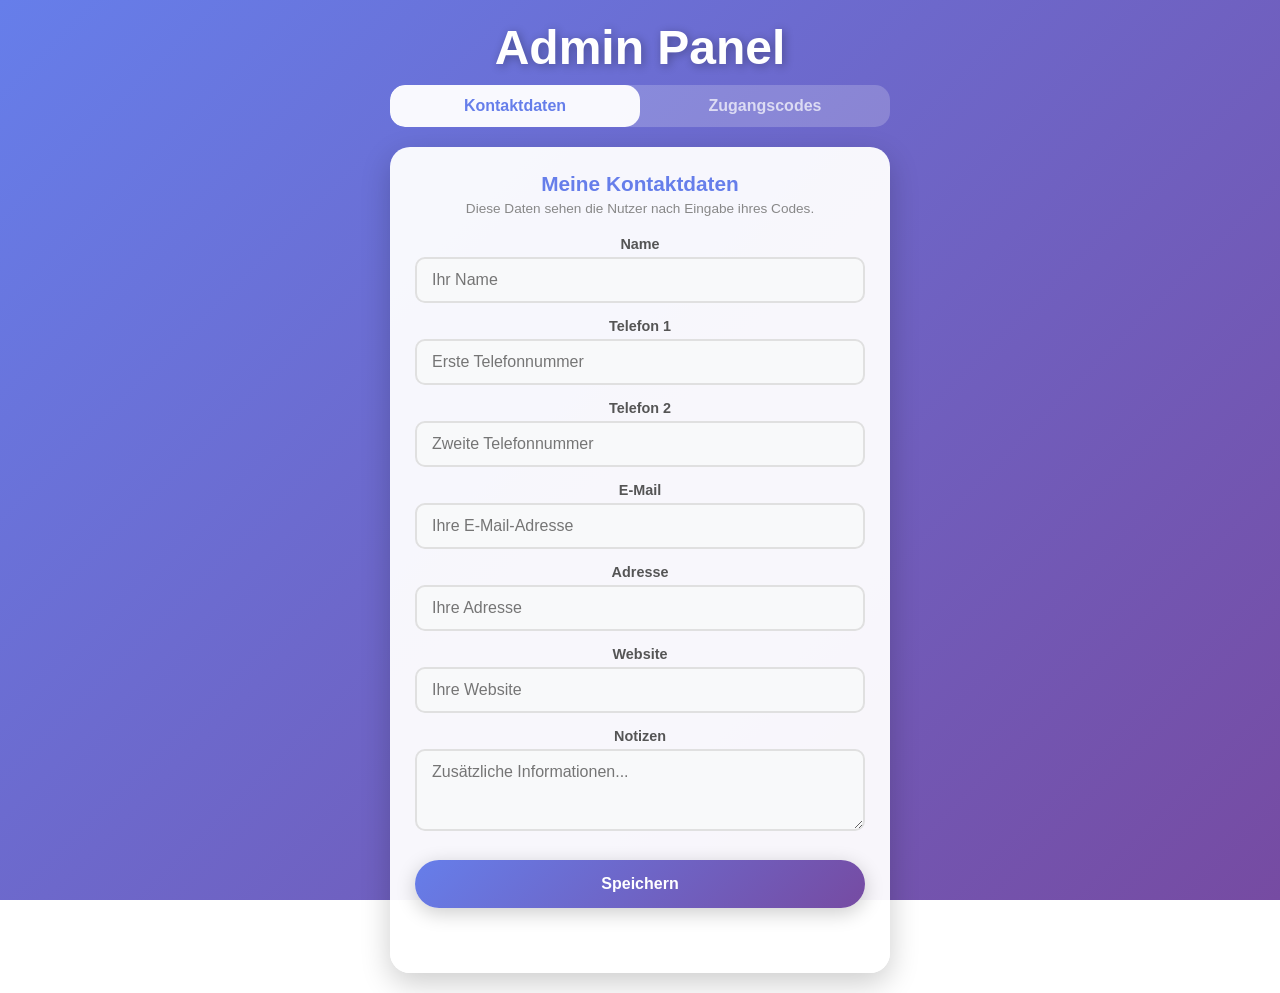
==== templates/admin.html @ d9c14c4e "Initial commit: Kontakt Web app for leokontakt.de - German language, mobile-friendly contact sharing" ====
<!DOCTYPE html>
<html lang="de">
<head>
    <meta charset="UTF-8">
    <meta name="viewport" content="width=device-width, initial-scale=1.0">
    <title>Admin Panel</title>
    <link rel="stylesheet" href="/static/style.css?v=2">
</head>
<body>
    <div class="admin-screen">
        <div class="gradient-bg"></div>

        <div class="content">
            <h1 class="title">Admin Panel</h1>

            <div class="admin-tabs">
                <button class="tab-btn active" onclick="switchTab('contacts')">Kontaktdaten</button>
                <button class="tab-btn" onclick="switchTab('codes')">Zugangscodes</button>
            </div>

            <div id="contactsTab" class="tab-content active">
                <div class="contacts-section">
                    <h2>Meine Kontaktdaten</h2>
                    <p class="hint">Diese Daten sehen die Nutzer nach Eingabe ihres Codes.</p>
                    <form id="contactForm" onsubmit="saveContacts(event)">
                        <div class="form-group">
                            <label for="name">Name</label>
                            <input type="text" id="name" placeholder="Ihr Name" autocomplete="off">
                        </div>
                        <div class="form-group">
                            <label for="phone">Telefon 1</label>
                            <input type="tel" id="phone" placeholder="Erste Telefonnummer" autocomplete="off">
                        </div>
                        <div class="form-group">
                            <label for="phone2">Telefon 2</label>
                            <input type="tel" id="phone2" placeholder="Zweite Telefonnummer" autocomplete="off">
                        </div>
                        <div class="form-group">
                            <label for="email">E-Mail</label>
                            <input type="email" id="email" placeholder="Ihre E-Mail-Adresse" autocomplete="off">
                        </div>
                        <div class="form-group">
                            <label for="address">Adresse</label>
                            <input type="text" id="address" placeholder="Ihre Adresse" autocomplete="off">
                        </div>
                        <div class="form-group">
                            <label for="website">Website</label>
                            <input type="text" id="website" placeholder="Ihre Website" autocomplete="off">
                        </div>
                        <div class="form-group">
                            <label for="notes">Notizen</label>
                            <textarea id="notes" placeholder="Zusätzliche Informationen..." rows="3"></textarea>
                        </div>
                        <button type="submit" class="btn-admin btn-save">Speichern</button>
                    </form>
                    <p id="contactMessage" class="message"></p>
                </div>
            </div>

            <div id="codesTab" class="tab-content">
                <div class="admin-actions">
                    <button class="btn-admin" onclick="generateCode()">Neuen Code erstellen</button>
                    <button class="btn-admin btn-logout" onclick="logout()">Abmelden</button>
                </div>

                <div class="codes-section">
                    <h2>Aktive Codes</h2>
                    <div id="codesList" class="codes-list"></div>
                </div>
            </div>
        </div>
    </div>

    <script src="/static/script.js?v=2"></script>
</body>
</html>
---- static/style.css ----
* {
    margin: 0;
    padding: 0;
    box-sizing: border-box;
}

body {
    font-family: 'Segoe UI', Tahoma, Geneva, Verdana, sans-serif;
    min-height: 100vh;
    overflow-x: hidden;
}

.startup-screen,
.welcome-screen,
.admin-screen {
    min-height: 100vh;
    display: flex;
    flex-direction: column;
    align-items: center;
    justify-content: center;
    position: relative;
    padding: 20px;
}

.gradient-bg {
    position: fixed;
    top: 0;
    left: 0;
    width: 100%;
    height: 100%;
    background: linear-gradient(135deg, #667eea 0%, #764ba2 25%, #f093fb 50%, #f5576c 75%, #4facfe 100%);
    background-size: 400% 400%;
    animation: gradientShift 15s ease infinite;
    z-index: -2;
}

@keyframes gradientShift {
    0% { background-position: 0% 50%; }
    50% { background-position: 100% 50%; }
    100% { background-position: 0% 50%; }
}

.floating-shapes {
    position: fixed;
    top: 0;
    left: 0;
    width: 100%;
    height: 100%;
    z-index: -1;
    overflow: hidden;
}

.shape {
    position: absolute;
    border-radius: 50%;
    opacity: 0.3;
    animation: float 20s infinite ease-in-out;
}

.shape-1 {
    width: 200px;
    height: 200px;
    background: #ff6b6b;
    top: 10%;
    left: 10%;
    animation-delay: 0s;
}

.shape-2 {
    width: 150px;
    height: 150px;
    background: #4ecdc4;
    top: 60%;
    right: 10%;
    animation-delay: -5s;
}

.shape-3 {
    width: 100px;
    height: 100px;
    background: #ffe66d;
    bottom: 20%;
    left: 20%;
    animation-delay: -10s;
}

.shape-4 {
    width: 180px;
    height: 180px;
    background: #95e1d3;
    top: 30%;
    right: 30%;
    animation-delay: -15s;
}

.shape-5 {
    width: 120px;
    height: 120px;
    background: #f38181;
    bottom: 30%;
    right: 20%;
    animation-delay: -7s;
}

@keyframes float {
    0%, 100% { transform: translate(0, 0) rotate(0deg); }
    25% { transform: translate(30px, -30px) rotate(90deg); }
    50% { transform: translate(0, -50px) rotate(180deg); }
    75% { transform: translate(-30px, -30px) rotate(270deg); }
}

.content {
    text-align: center;
    z-index: 1;
    max-width: 500px;
    width: 100%;
}

.title {
    font-size: 3rem;
    color: white;
    text-shadow: 2px 2px 10px rgba(0, 0, 0, 0.3);
    margin-bottom: 10px;
    animation: slideDown 1s ease;
}

.subtitle {
    font-size: 1.2rem;
    color: rgba(255, 255, 255, 0.9);
    margin-bottom: 30px;
    animation: slideDown 1s ease 0.2s both;
}

@keyframes slideDown {
    from {
        opacity: 0;
        transform: translateY(-30px);
    }
    to {
        opacity: 1;
        transform: translateY(0);
    }
}

.code-form {
    display: flex;
    flex-direction: column;
    gap: 15px;
    animation: slideDown 1s ease 0.4s both;
}

#codeInput {
    padding: 20px;
    font-size: 2rem;
    text-align: center;
    border: 3px solid white;
    border-radius: 15px;
    background: rgba(255, 255, 255, 0.9);
    color: #333;
    letter-spacing: 10px;
    outline: none;
    transition: all 0.3s ease;
}

#codeInput:focus {
    background: white;
    transform: scale(1.05);
    box-shadow: 0 10px 30px rgba(0, 0, 0, 0.2);
}

#codeInput::placeholder {
    color: #999;
    letter-spacing: 10px;
}

.btn-see {
    padding: 15px 50px;
    font-size: 1.2rem;
    background: white;
    color: #667eea;
    border: none;
    border-radius: 50px;
    cursor: pointer;
    font-weight: bold;
    transition: all 0.3s ease;
    box-shadow: 0 5px 20px rgba(0, 0, 0, 0.2);
}

.btn-see:hover {
    transform: translateY(-3px);
    box-shadow: 0 10px 30px rgba(0, 0, 0, 0.3);
}

.btn-see:active {
    transform: translateY(0);
}

.message {
    margin-top: 20px;
    padding: 10px 20px;
    border-radius: 10px;
    font-size: 1rem;
    animation: fadeIn 0.3s ease;
}

.message.error {
    background: rgba(255, 107, 107, 0.9);
    color: white;
}

.message.success {
    background: rgba(78, 205, 196, 0.9);
    color: white;
}

@keyframes fadeIn {
    from { opacity: 0; transform: translateY(-10px); }
    to { opacity: 1; transform: translateY(0); }
}

.admin-btn {
    position: fixed;
    bottom: 15px;
    right: 15px;
    padding: 8px 15px;
    font-size: 0.7rem;
    background: rgba(0, 0, 0, 0.3);
    color: rgba(255, 255, 255, 0.6);
    border: 1px solid rgba(255, 255, 255, 0.3);
    border-radius: 20px;
    cursor: pointer;
    transition: all 0.3s ease;
    z-index: 100;
}

.admin-btn:hover {
    background: rgba(0, 0, 0, 0.5);
    color: white;
}

.modal {
    display: none;
    position: fixed;
    top: 0;
    left: 0;
    width: 100%;
    height: 100%;
    background: rgba(0, 0, 0, 0.7);
    z-index: 1000;
    justify-content: center;
    align-items: center;
    animation: fadeIn 0.3s ease;
}

.modal.show {
    display: flex;
}

.modal-content {
    background: white;
    padding: 40px;
    border-radius: 20px;
    text-align: center;
    max-width: 400px;
    width: 90%;
    animation: slideDown 0.3s ease;
    position: relative;
}

.modal-content h2 {
    color: #667eea;
    margin-bottom: 20px;
}

.modal-content input {
    width: 100%;
    padding: 15px;
    margin-bottom: 15px;
    border: 2px solid #ddd;
    border-radius: 10px;
    font-size: 1rem;
    text-align: center;
}

.modal-content input:focus {
    border-color: #667eea;
    outline: none;
}

.modal-content button {
    width: 100%;
    padding: 15px;
    background: #667eea;
    color: white;
    border: none;
    border-radius: 10px;
    font-size: 1rem;
    cursor: pointer;
    transition: background 0.3s ease;
}

.modal-content button:hover {
    background: #764ba2;
}

.modal-content #adminMessage {
    margin-top: 15px;
    font-size: 0.9rem;
}

.close {
    position: absolute;
    top: 10px;
    right: 15px;
    font-size: 1.5rem;
    color: #999;
    cursor: pointer;
    transition: color 0.3s ease;
    z-index: 10;
}

.close:hover {
    color: #333;
}

.success-icon {
    width: 100px;
    height: 100px;
    background: white;
    border-radius: 50%;
    display: flex;
    align-items: center;
    justify-content: center;
    font-size: 3rem;
    color: #4ecdc4;
    margin: 0 auto 20px;
    animation: bounce 1s ease;
    box-shadow: 0 10px 30px rgba(0, 0, 0, 0.2);
}

@keyframes bounce {
    0%, 100% { transform: scale(1); }
    50% { transform: scale(1.2); }
}

.welcome-text {
    color: rgba(255, 255, 255, 0.8);
    font-size: 1.1rem;
    margin-bottom: 30px;
}

.admin-actions {
    display: flex;
    gap: 15px;
    justify-content: center;
    flex-wrap: wrap;
    margin-bottom: 30px;
}

.btn-admin {
    padding: 15px 30px;
    font-size: 1rem;
    background: white;
    color: #667eea;
    border: none;
    border-radius: 50px;
    cursor: pointer;
    font-weight: bold;
    transition: all 0.3s ease;
    box-shadow: 0 5px 20px rgba(0, 0, 0, 0.2);
}

.btn-admin:hover {
    transform: translateY(-3px);
    box-shadow: 0 10px 30px rgba(0, 0, 0, 0.3);
}

.btn-logout {
    background: rgba(255, 255, 255, 0.2);
    color: white;
}

.btn-logout:hover {
    background: rgba(255, 255, 255, 0.3);
}

.codes-section {
    background: rgba(255, 255, 255, 0.95);
    border-radius: 20px;
    padding: 25px;
    box-shadow: 0 10px 30px rgba(0, 0, 0, 0.2);
}

.codes-section h2 {
    color: #667eea;
    margin-bottom: 20px;
    font-size: 1.3rem;
}

.codes-list {
    max-height: 300px;
    overflow-y: auto;
}

.code-item {
    display: flex;
    justify-content: space-between;
    align-items: center;
    padding: 12px 15px;
    background: #f8f9fa;
    border-radius: 10px;
    margin-bottom: 10px;
    transition: all 0.3s ease;
}

.code-item:hover {
    background: #e9ecef;
}

.code-value {
    font-size: 1.5rem;
    font-weight: bold;
    color: #333;
    letter-spacing: 5px;
}

.code-date {
    font-size: 0.8rem;
    color: #666;
}

.code-delete {
    padding: 8px 15px;
    background: #ff6b6b;
    color: white;
    border: none;
    border-radius: 8px;
    cursor: pointer;
    font-size: 0.8rem;
    transition: background 0.3s ease;
}

.code-delete:hover {
    background: #ee5a5a;
}

.new-code-display {
    padding: 20px;
    background: linear-gradient(135deg, #667eea, #764ba2);
    border-radius: 15px;
    margin-bottom: 20px;
    animation: pulse 2s infinite;
}

.new-code-display .code-value {
    color: white;
    font-size: 2rem;
}

.new-code-display p {
    color: rgba(255, 255, 255, 0.8);
    font-size: 0.9rem;
}

@keyframes pulse {
    0%, 100% { transform: scale(1); }
    50% { transform: scale(1.02); }
}

@media (max-width: 600px) {
    .title {
        font-size: 2.2rem;
    }

    .subtitle {
        font-size: 1rem;
    }

    #codeInput {
        font-size: 1.5rem;
        padding: 15px;
    }

    .btn-see {
        padding: 12px 40px;
        font-size: 1rem;
    }

    .admin-btn {
        font-size: 0.6rem;
        padding: 6px 10px;
    }

    .modal-content {
        padding: 25px;
    }

    .admin-actions {
        flex-direction: column;
        align-items: center;
    }

    .btn-admin {
        width: 100%;
    }

    .contact-row {
        padding: 10px 12px;
    }
}

.contact-card {
    background: rgba(255, 255, 255, 0.95);
    border-radius: 20px;
    padding: 30px;
    margin: 20px 0;
    box-shadow: 0 10px 40px rgba(0, 0, 0, 0.2);
    text-align: left;
    animation: slideDown 0.8s ease 0.3s both;
}

.contact-card-header {
    text-align: center;
    margin-bottom: 20px;
    padding-bottom: 15px;
    border-bottom: 2px solid #f0f0f0;
}

.contact-avatar {
    width: 70px;
    height: 70px;
    background: linear-gradient(135deg, #667eea, #764ba2);
    border-radius: 50%;
    display: flex;
    align-items: center;
    justify-content: center;
    font-size: 2rem;
    color: white;
    margin: 0 auto 10px;
    font-weight: bold;
}

.contact-card-header h2 {
    color: #333;
    font-size: 1.5rem;
    margin: 0;
}

.contact-details {
    display: flex;
    flex-direction: column;
    gap: 5px;
}

.contact-row {
    display: flex;
    align-items: center;
    gap: 12px;
    padding: 12px 15px;
    background: #f8f9fa;
    border-radius: 12px;
    transition: background 0.3s ease;
}

.contact-row:hover {
    background: #e9ecef;
}

.contact-icon {
    font-size: 1.3rem;
    width: 30px;
    text-align: center;
    flex-shrink: 0;
}

.contact-row a,
.contact-row span {
    color: #333;
    font-size: 1rem;
    word-break: break-word;
}

.contact-row a {
    color: #667eea;
    text-decoration: none;
}

.contact-row a:hover {
    text-decoration: underline;
}

.admin-tabs {
    display: flex;
    gap: 0;
    margin-bottom: 20px;
    background: rgba(255, 255, 255, 0.2);
    border-radius: 15px;
    overflow: hidden;
    animation: slideDown 1s ease 0.1s both;
}

.tab-btn {
    flex: 1;
    padding: 12px 20px;
    background: transparent;
    color: rgba(255, 255, 255, 0.7);
    border: none;
    cursor: pointer;
    font-size: 1rem;
    font-weight: bold;
    transition: all 0.3s ease;
}

.tab-btn.active {
    background: rgba(255, 255, 255, 0.95);
    color: #667eea;
    border-radius: 15px;
}

.tab-content {
    display: none;
}

.tab-content.active {
    display: block;
    animation: fadeIn 0.3s ease;
}

.contacts-section {
    background: rgba(255, 255, 255, 0.95);
    border-radius: 20px;
    padding: 25px;
    box-shadow: 0 10px 30px rgba(0, 0, 0, 0.2);
}

.contacts-section h2 {
    color: #667eea;
    margin-bottom: 5px;
    font-size: 1.3rem;
}

.hint {
    color: #888;
    font-size: 0.85rem;
    margin-bottom: 20px;
}

.form-group {
    margin-bottom: 15px;
}

.form-group label {
    display: block;
    color: #555;
    font-size: 0.9rem;
    font-weight: bold;
    margin-bottom: 5px;
}

.form-group input,
.form-group textarea {
    width: 100%;
    padding: 12px 15px;
    border: 2px solid #e0e0e0;
    border-radius: 10px;
    font-size: 1rem;
    transition: border-color 0.3s ease;
    background: #f8f9fa;
}

.form-group input:focus,
.form-group textarea:focus {
    border-color: #667eea;
    outline: none;
    background: white;
}

.form-group textarea {
    resize: vertical;
    font-family: inherit;
}

.btn-save {
    width: 100%;
    margin-top: 10px;
    background: linear-gradient(135deg, #667eea, #764ba2);
    color: white;
}

.btn-save:hover {
    background: linear-gradient(135deg, #764ba2, #667eea);
}

.forgot-link {
    display: block;
    margin-top: 15px;
    color: #667eea;
    text-decoration: none;
    font-size: 0.9rem;
    transition: color 0.3s ease;
}

.forgot-link:hover {
    color: #764ba2;
    text-decoration: underline;
}

.reset-form {
    text-align: center;
}

.reset-form input {
    box-sizing: border-box;
}
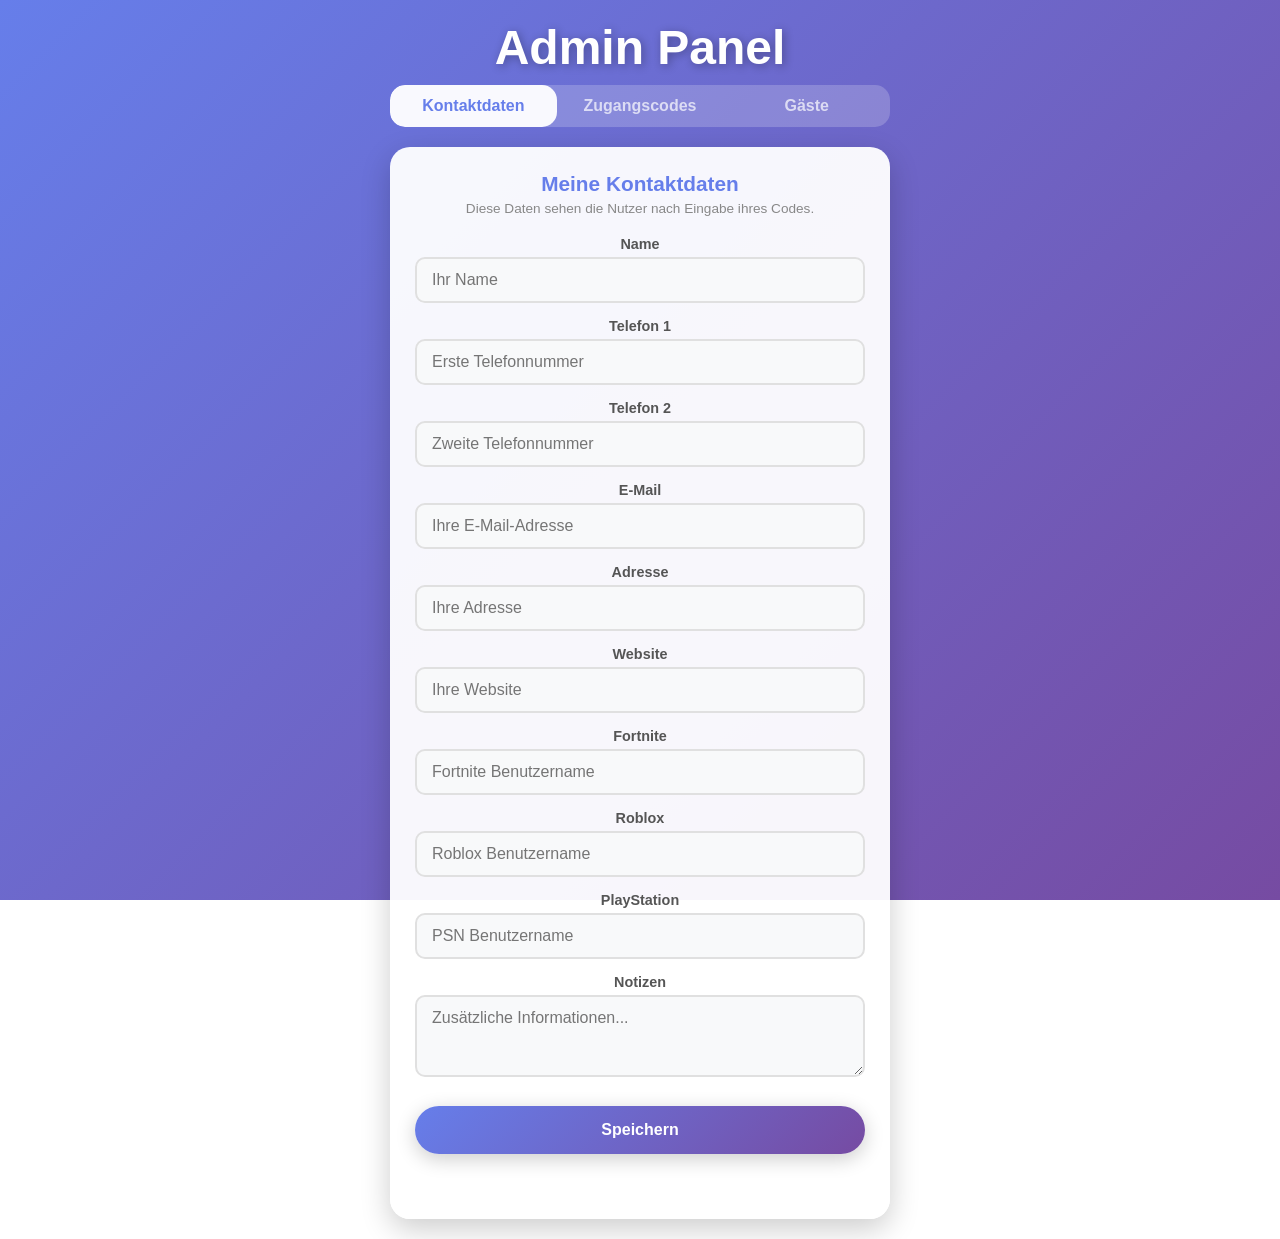
==== commit a4889a9e: "Add gaming fields, guest details form, and access levels - Added Fortnite, Roblox, PSN username fiel" ====
--- a/templates/admin.html
+++ b/templates/admin.html
@@ -4,7 +4,7 @@
     <meta charset="UTF-8">
     <meta name="viewport" content="width=device-width, initial-scale=1.0">
     <title>Admin Panel</title>
-    <link rel="stylesheet" href="/static/style.css?v=2">
+    <link rel="stylesheet" href="/static/style.css?v=7">
 </head>
 <body>
     <div class="admin-screen">
@@ -16,6 +16,7 @@
             <div class="admin-tabs">
                 <button class="tab-btn active" onclick="switchTab('contacts')">Kontaktdaten</button>
                 <button class="tab-btn" onclick="switchTab('codes')">Zugangscodes</button>
+                <button class="tab-btn" onclick="switchTab('guests')">Gäste</button>
             </div>
 
             <div id="contactsTab" class="tab-content active">
@@ -48,6 +49,18 @@
                             <input type="text" id="website" placeholder="Ihre Website" autocomplete="off">
                         </div>
                         <div class="form-group">
+                            <label for="fortnite">Fortnite</label>
+                            <input type="text" id="fortnite" placeholder="Fortnite Benutzername" autocomplete="off">
+                        </div>
+                        <div class="form-group">
+                            <label for="roblox">Roblox</label>
+                            <input type="text" id="roblox" placeholder="Roblox Benutzername" autocomplete="off">
+                        </div>
+                        <div class="form-group">
+                            <label for="psn">PlayStation</label>
+                            <input type="text" id="psn" placeholder="PSN Benutzername" autocomplete="off">
+                        </div>
+                        <div class="form-group">
                             <label for="notes">Notizen</label>
                             <textarea id="notes" placeholder="Zusätzliche Informationen..." rows="3"></textarea>
                         </div>
@@ -59,7 +72,14 @@
 
             <div id="codesTab" class="tab-content">
                 <div class="admin-actions">
-                    <button class="btn-admin" onclick="generateCode()">Neuen Code erstellen</button>
+                    <div class="generate-code-group">
+                        <select id="codeLevel">
+                            <option value="full">Vollzugriff</option>
+                            <option value="standard">Standard</option>
+                            <option value="basic">Basis</option>
+                        </select>
+                        <button class="btn-admin" onclick="generateCode()">Neuen Code erstellen</button>
+                    </div>
                     <button class="btn-admin btn-logout" onclick="logout()">Abmelden</button>
                 </div>
 
@@ -68,9 +88,17 @@
                     <div id="codesList" class="codes-list"></div>
                 </div>
             </div>
+
+            <div id="guestsTab" class="tab-content">
+                <div class="contacts-section">
+                    <h2>Gäste</h2>
+                    <p class="hint">Personen, die ihre Kontaktdaten hinterlassen haben.</p>
+                    <div id="guestsList"></div>
+                </div>
+            </div>
         </div>
     </div>
 
-    <script src="/static/script.js?v=2"></script>
+    <script src="/static/script.js?v=7"></script>
 </body>
 </html>
--- a/static/style.css
+++ b/static/style.css
@@ -402,6 +402,28 @@
     overflow-y: auto;
 }
 
+.generate-code-group {
+    display: flex;
+    gap: 10px;
+    align-items: center;
+}
+
+.generate-code-group select {
+    padding: 12px 16px;
+    border: 2px solid rgba(255,255,255,0.5);
+    border-radius: 50px;
+    background: rgba(255,255,255,0.2);
+    color: white;
+    font-size: 1rem;
+    cursor: pointer;
+    outline: none;
+}
+
+.generate-code-group select option {
+    color: #333;
+    background: white;
+}
+
 .code-item {
     display: flex;
     justify-content: space-between;
@@ -507,6 +529,16 @@
     .contact-row {
         padding: 10px 12px;
     }
+}
+
+.level-badge {
+    display: inline-block;
+    padding: 4px 16px;
+    border-radius: 20px;
+    font-size: 0.85rem;
+    font-weight: bold;
+    margin-bottom: 15px;
+    color: white;
 }
 
 .contact-card {
@@ -712,3 +744,115 @@
 .reset-form input {
     box-sizing: border-box;
 }
+
+.guest-form-section {
+    background: rgba(255, 255, 255, 0.95);
+    border-radius: 20px;
+    padding: 25px;
+    margin-top: 20px;
+    box-shadow: 0 10px 30px rgba(0, 0, 0, 0.2);
+    text-align: left;
+}
+
+.guest-form-title {
+    color: #667eea;
+    text-align: center;
+    font-size: 1.3rem;
+    margin-bottom: 20px;
+}
+
+.guest-form-section .form-group {
+    margin-bottom: 15px;
+}
+
+.guest-form-section .form-group label {
+    display: block;
+    color: #555;
+    font-size: 0.9rem;
+    font-weight: bold;
+    margin-bottom: 5px;
+}
+
+.guest-form-section .form-group input,
+.guest-form-section .form-group textarea {
+    width: 100%;
+    padding: 12px 15px;
+    border: 2px solid #e0e0e0;
+    border-radius: 10px;
+    font-size: 1rem;
+    transition: border-color 0.3s ease;
+    background: #f8f9fa;
+    box-sizing: border-box;
+}
+
+.guest-form-section .form-group input:focus,
+.guest-form-section .form-group textarea:focus {
+    border-color: #667eea;
+    outline: none;
+    background: white;
+}
+
+.guest-form-section .form-group textarea {
+    resize: vertical;
+    font-family: inherit;
+}
+
+.guest-form-section .btn-see {
+    width: 100%;
+    margin-top: 10px;
+}
+
+.guest-list-item {
+    display: flex;
+    justify-content: space-between;
+    align-items: flex-start;
+    padding: 15px;
+    background: #f8f9fa;
+    border-radius: 10px;
+    margin-bottom: 10px;
+    transition: background 0.3s ease;
+}
+
+.guest-list-item:hover {
+    background: #e9ecef;
+}
+
+.guest-info {
+    flex: 1;
+}
+
+.guest-info .guest-name {
+    font-weight: bold;
+    color: #333;
+    font-size: 1rem;
+    margin-bottom: 4px;
+}
+
+.guest-info .guest-detail {
+    font-size: 0.85rem;
+    color: #666;
+    margin-bottom: 2px;
+}
+
+.guest-info .guest-date {
+    font-size: 0.75rem;
+    color: #999;
+    margin-top: 4px;
+}
+
+.guest-delete {
+    padding: 6px 12px;
+    background: #ff6b6b;
+    color: white;
+    border: none;
+    border-radius: 8px;
+    cursor: pointer;
+    font-size: 0.75rem;
+    transition: background 0.3s ease;
+    flex-shrink: 0;
+    margin-left: 10px;
+}
+
+.guest-delete:hover {
+    background: #ee5a5a;
+}
